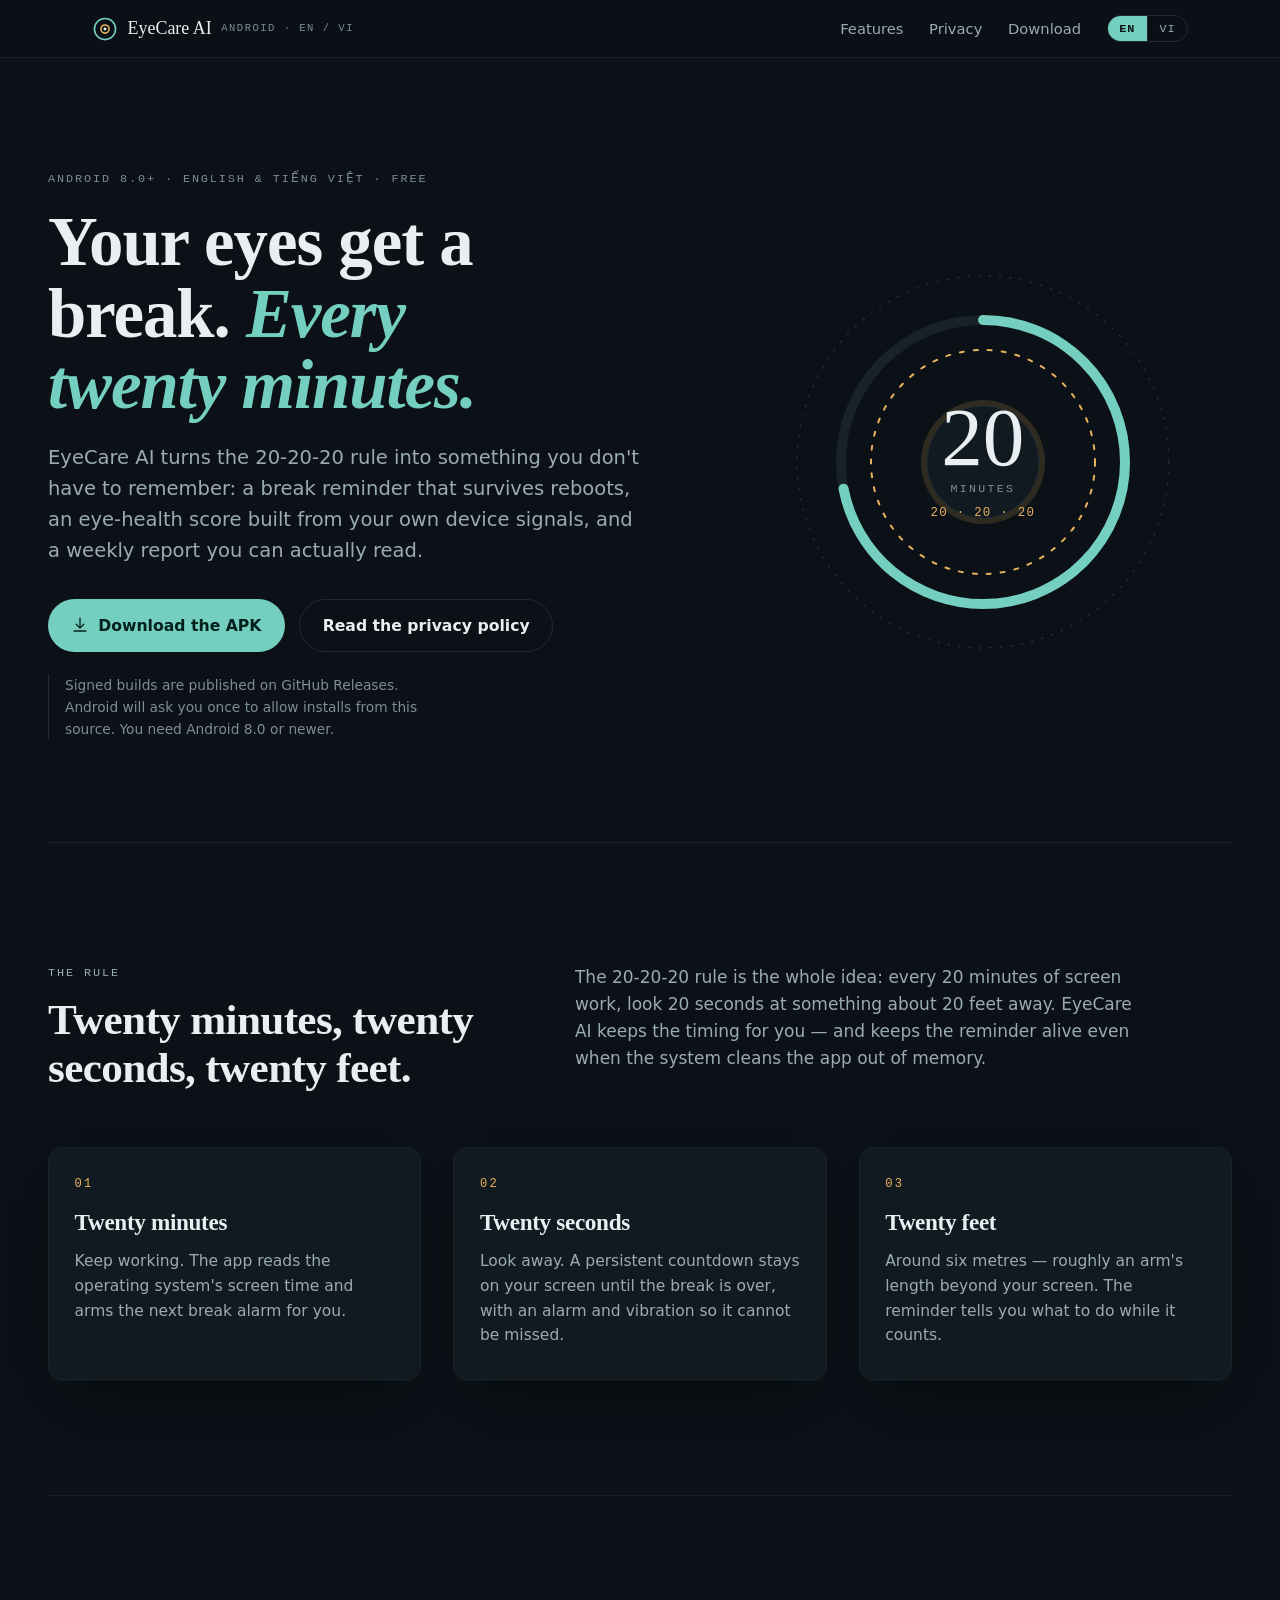
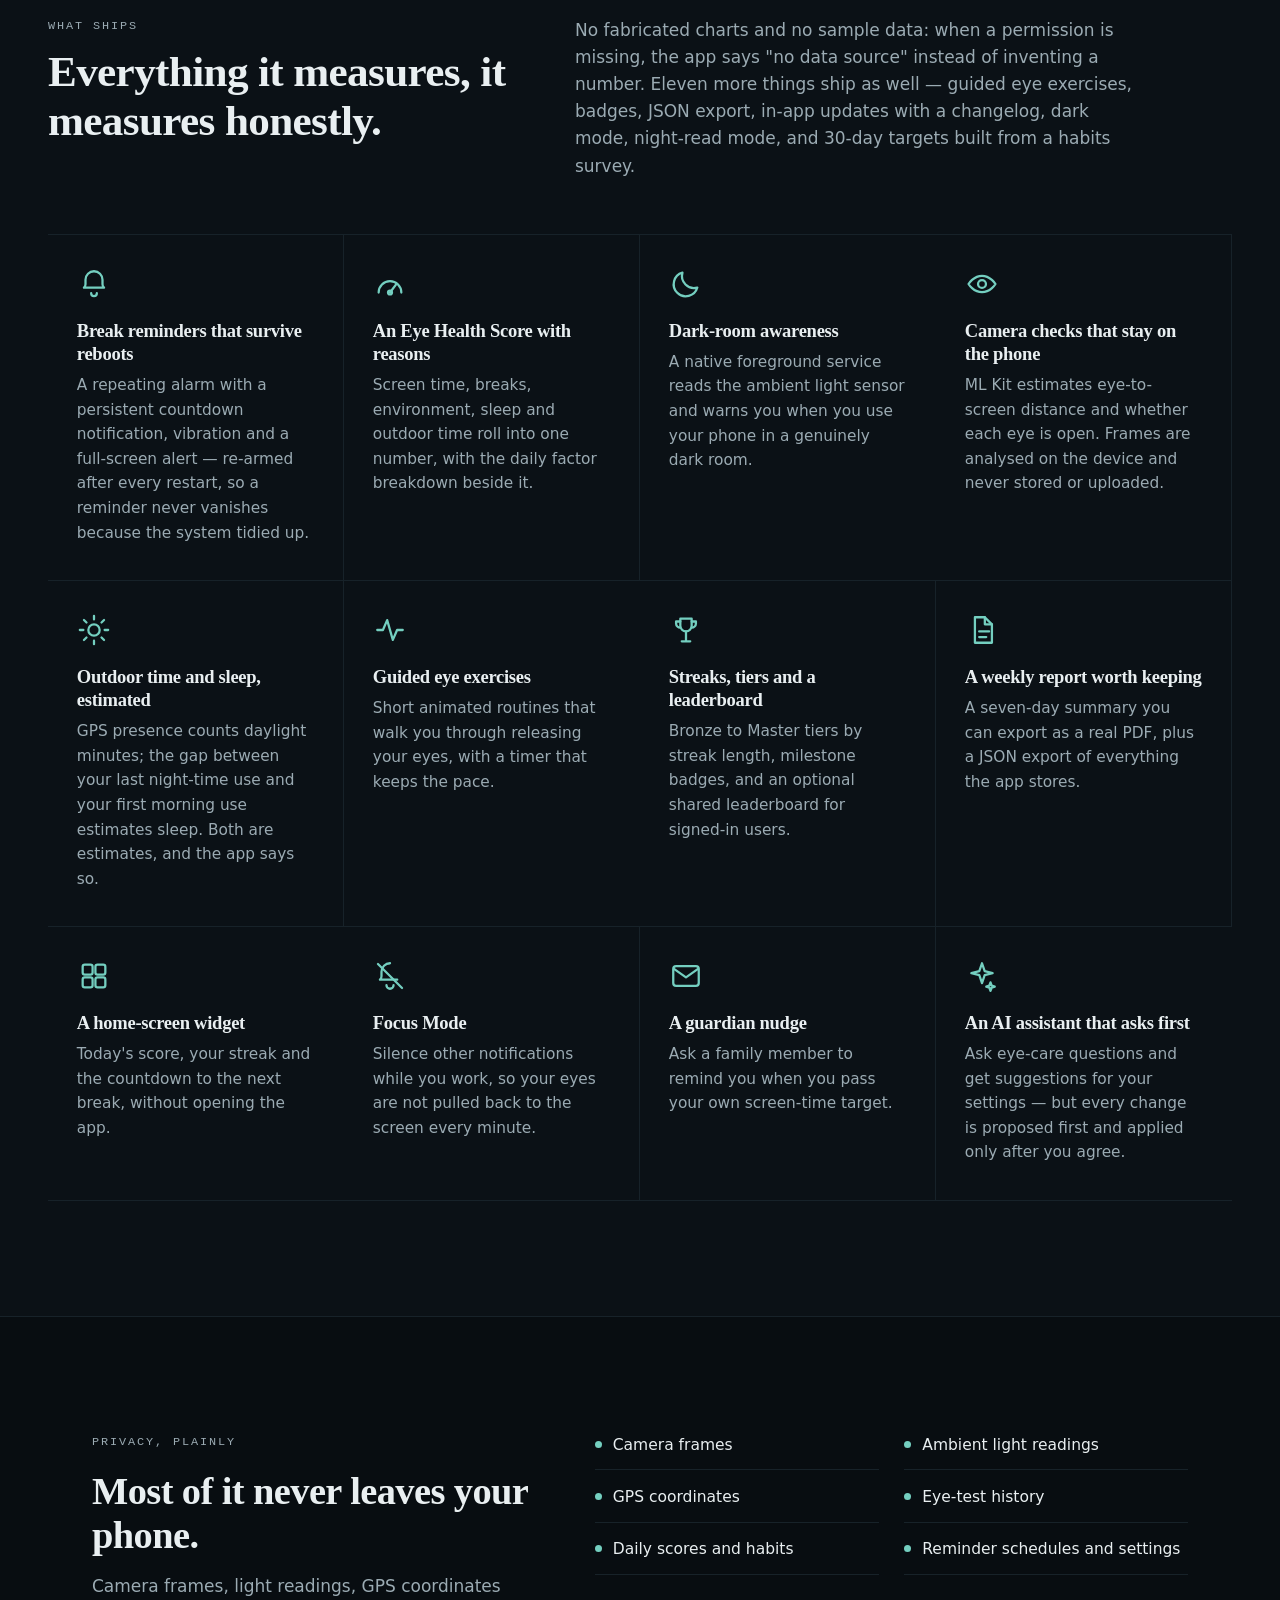
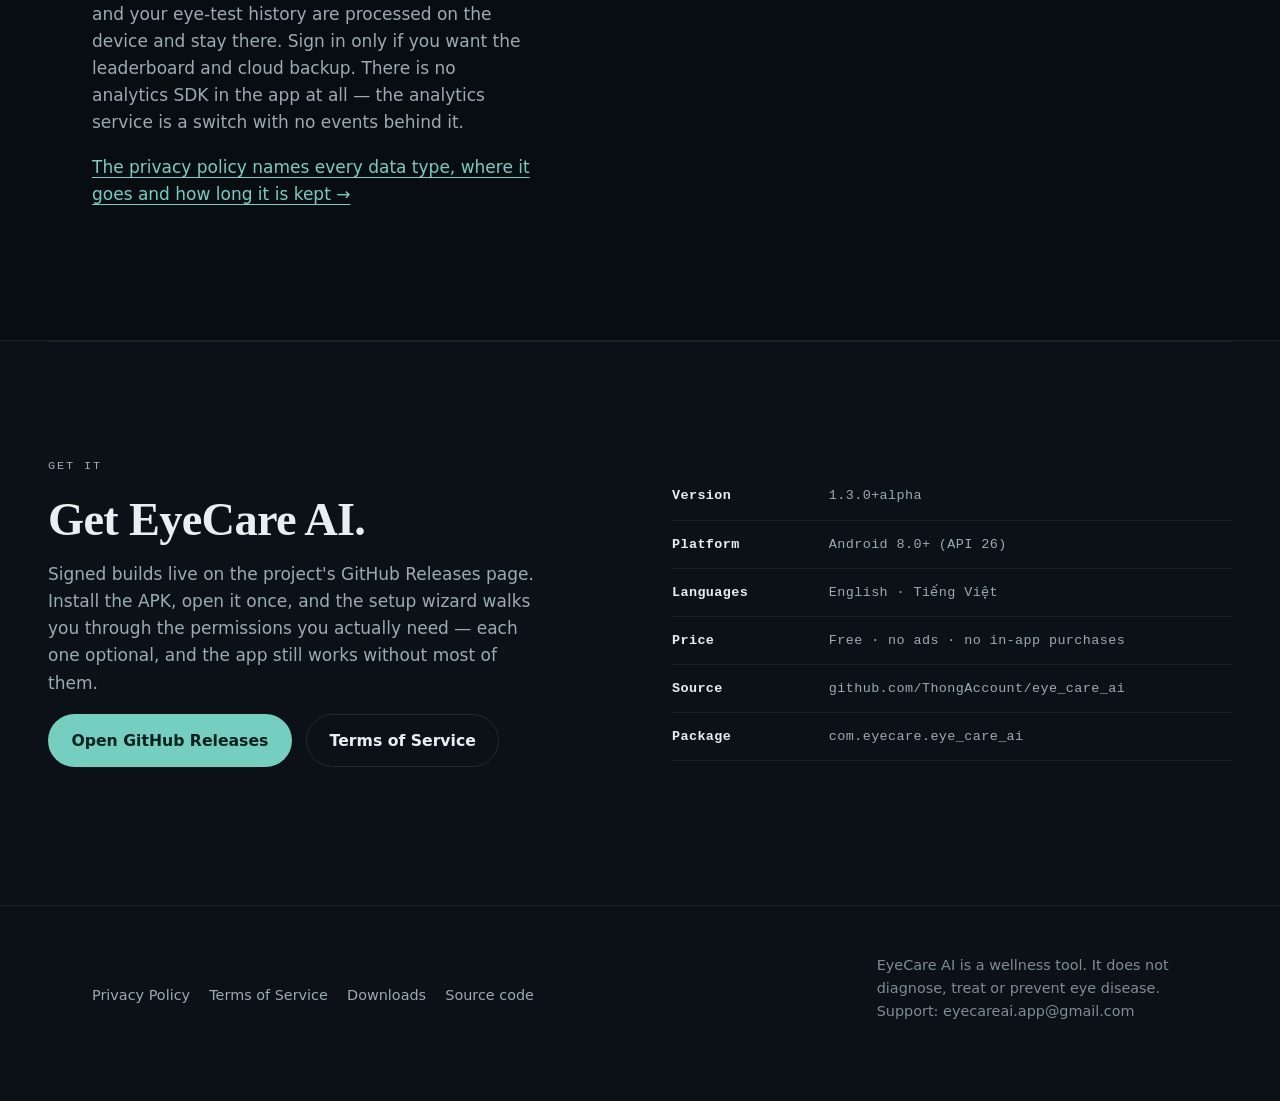
==== index.html @ 855862d9 "docs: publish legal pages and landing site" ====
<!DOCTYPE html>
<html lang="en">
<head>
<meta charset="utf-8">
<meta name="viewport" content="width=device-width, initial-scale=1">
<title>EyeCare AI — break reminders and an eye-health score for Android</title>
<meta name="description" content="EyeCare AI keeps the 20-20-20 rule for you: break reminders that survive reboots, an honest eye-health score, an on-device eye test, weekly PDF reports, streaks and a bilingual English / Tiếng Việt experience.">
<meta property="og:title" content="EyeCare AI — your eyes get a break, every twenty minutes">
<meta property="og:description" content="Break reminders, an eye-health score and an on-device eye test for Android. Free, no ads, English and Tiếng Việt.">
<meta property="og:type" content="website">
<link rel="icon" href="../favicon.png">
<link rel="stylesheet" href="styles.css">
</head>
<body>
<a class="skip-link" href="#main">Skip to content</a>

<header class="masthead">
  <div class="shell">
    <a class="brand" href="index.html">
      <svg viewBox="0 0 32 32" aria-hidden="true" focusable="false">
        <circle cx="16" cy="16" r="13" fill="none" stroke="#74cfc0" stroke-width="2"/>
        <circle cx="16" cy="16" r="5" fill="none" stroke="#e9b25c" stroke-width="2"/>
        <circle cx="16" cy="16" r="1.8" fill="#e9eff1"/>
      </svg>
      <span>EyeCare AI</span>
      <span class="brand-sub" data-lang="en">Android · EN / VI</span>
      <span class="brand-sub" data-lang="vi" lang="vi" hidden>Android · VI / EN</span>
    </a>

    <nav aria-label="Primary">
      <a href="#features" data-lang="en">Features</a>
      <a href="#features" data-lang="vi" lang="vi" hidden>Tính năng</a>
      <a href="#privacy" class="optional" data-lang="en">Privacy</a>
      <a href="#privacy" class="optional" data-lang="vi" lang="vi" hidden>Quyền riêng tư</a>
      <a href="#download" data-lang="en">Download</a>
      <a href="#download" data-lang="vi" lang="vi" hidden>Tải về</a>
      <span class="lang-switch" role="group" aria-label="Language / Ngôn ngữ">
        <button type="button" data-lang-btn="en" aria-pressed="true">EN</button>
        <button type="button" data-lang-btn="vi" aria-pressed="false">VI</button>
      </span>
    </nav>
  </div>
</header>

<main id="main">
  <!-- ============================ HERO ============================ -->
  <section class="hero shell">
    <div>
      <p class="eyebrow" data-lang="en">Android 8.0+ · English & Tiếng Việt · Free</p>
      <p class="eyebrow" data-lang="vi" lang="vi" hidden>Android 8.0+ · Tiếng Anh & Tiếng Việt · Miễn phí</p>

      <h1>
        <span data-lang="en">Your eyes get a break. <span class="accent">Every twenty minutes.</span></span>
        <span data-lang="vi" lang="vi" hidden>Mắt bạn được nghỉ. <span class="accent">Cứ mỗi hai mươi phút.</span></span>
      </h1>

      <p class="lede" data-lang="en">
        EyeCare AI turns the 20-20-20 rule into something you don't have to remember: a break
        reminder that survives reboots, an eye-health score built from your own device signals,
        and a weekly report you can actually read.
      </p>
      <p class="lede" data-lang="vi" lang="vi" hidden>
        EyeCare AI biến quy tắc 20-20-20 thành thứ bạn không cần phải nhớ: lời nhắc nghỉ mắt
        vẫn còn hiệu lực sau khi máy khởi động lại, điểm sức khỏe mắt dựng từ dữ liệu chính
        chiếc điện thoại của bạn, và báo cáo tuần dễ đọc.
      </p>

      <div class="actions">
        <a class="btn btn-primary" href="https://github.com/ThongAccount/eye_care_ai/releases">
          <svg viewBox="0 0 24 24" fill="none" stroke="currentColor" stroke-width="1.8" stroke-linecap="round" stroke-linejoin="round" aria-hidden="true" focusable="false">
            <path d="M12 3v12"/><path d="M7 11l5 5 5-5"/><path d="M4 20h16"/>
          </svg>
          <span data-lang="en">Download the APK</span>
          <span data-lang="vi" lang="vi" hidden>Tải APK</span>
        </a>
        <a class="btn btn-ghost" href="../legal/privacy.html">
          <span data-lang="en">Read the privacy policy</span>
          <span data-lang="vi" lang="vi" hidden>Đọc chính sách quyền riêng tư</span>
        </a>
      </div>

      <p class="install-note" data-lang="en">
        Signed builds are published on GitHub Releases. Android will ask you once to allow
        installs from this source. You need Android 8.0 or newer.
      </p>
      <p class="install-note" data-lang="vi" lang="vi" hidden>
        Bản build có chữ ký được phát hành trên GitHub Releases. Android sẽ hỏi bạn một lần để
        cho phép cài đặt từ nguồn này. Yêu cầu Android 8.0 trở lên.
      </p>
    </div>

    <div class="dial" role="img"
         data-aria-en="The 20-20-20 rule: every 20 minutes, look 20 seconds at something about 20 feet away."
         data-aria-vi="Quy tắc 20-20-20: cứ mỗi 20 phút, hãy nhìn 20 giây vào một thứ cách bạn khoảng 20 feet.">
      <svg viewBox="0 0 400 400" aria-hidden="true" focusable="false">
        <circle class="dial-ring-outer" cx="200" cy="200" r="186"/>
        <circle class="dial-ring-track" cx="200" cy="200" r="142"/>
        <circle class="dial-ring-fill" cx="200" cy="200" r="142" stroke-dasharray="642 892"/>
        <circle class="dial-orbit" cx="200" cy="200" r="112"/>
        <circle class="dial-glow" cx="200" cy="200" r="62"/>
        <circle class="dial-core" cx="200" cy="200" r="56"/>
      </svg>
      <div class="dial-label">
        <span class="big">20</span>
        <span class="small" data-lang="en">minutes</span>
        <span class="small" data-lang="vi" lang="vi" hidden>phút</span>
        <span class="rule" data-lang="en">20 · 20 · 20</span>
        <span class="rule" data-lang="vi" lang="vi" hidden>20 · 20 · 20</span>
      </div>
    </div>
  </section>

  <!-- ============================ THE RULE ============================ -->
  <section class="section shell" aria-labelledby="rule-heading">
    <div class="section-head">
      <div>
        <p class="eyebrow" data-lang="en">The rule</p>
        <p class="eyebrow" data-lang="vi" lang="vi" hidden>Quy tắc</p>
        <h2 id="rule-heading" data-lang="en">Twenty minutes, twenty seconds, twenty feet.</h2>
        <h2 id="rule-heading-vi" data-lang="vi" lang="vi" hidden>Hai mươi phút, hai mươi giây, hai mươi feet.</h2>
      </div>
      <p data-lang="en">
        The 20-20-20 rule is the whole idea: every 20 minutes of screen work, look 20 seconds at
        something about 20 feet away. EyeCare AI keeps the timing for you — and keeps the reminder
        alive even when the system cleans the app out of memory.
      </p>
      <p data-lang="vi" lang="vi" hidden>
        Quy tắc 20-20-20 là toàn bộ ý tưởng: cứ mỗi 20 phút làm việc với màn hình, hãy nhìn 20
        giây vào một thứ cách bạn khoảng 20 feet. EyeCare AI giữ nhịp giờ thay bạn — và giữ lời
        nhắc sống ngay cả khi hệ thống dọn ứng dụng khỏi bộ nhớ.
      </p>
    </div>

    <div class="rule-grid">
      <article class="rule-card">
        <p class="num">01</p>
        <h3 data-lang="en">Twenty minutes</h3>
        <h3 data-lang="vi" lang="vi" hidden>Hai mươi phút</h3>
        <p data-lang="en">
          Keep working. The app reads the operating system's screen time and arms the next break
          alarm for you.
        </p>
        <p data-lang="vi" lang="vi" hidden>
          Cứ tiếp tục làm việc. Ứng dụng đọc thời gian màn hình từ hệ điều hành và tự hẹn lần
          nghỉ mắt tiếp theo.
        </p>
      </article>

      <article class="rule-card">
        <p class="num">02</p>
        <h3 data-lang="en">Twenty seconds</h3>
        <h3 data-lang="vi" lang="vi" hidden>Hai mươi giây</h3>
        <p data-lang="en">
          Look away. A persistent countdown stays on your screen until the break is over, with an
          alarm and vibration so it cannot be missed.
        </p>
        <p data-lang="vi" lang="vi" hidden>
          Hãy nhìn đi chỗ khác. Một bộ đếm ngược ghim trên màn hình chạy đến khi hết giờ nghỉ,
          kèm chuông và rung để không thể bỏ lỡ.
        </p>
      </article>

      <article class="rule-card">
        <p class="num">03</p>
        <h3 data-lang="en">Twenty feet</h3>
        <h3 data-lang="vi" lang="vi" hidden>Hai mươi feet</h3>
        <p data-lang="en">
          Around six metres — roughly an arm's length beyond your screen. The reminder tells you
          what to do while it counts.
        </p>
        <p data-lang="vi" lang="vi" hidden>
          Khoảng sáu mét — đại khái một cánh tay vượt ra ngoài màn hình. Lời nhắc nói cho bạn biết
          cần làm gì trong lúc đếm.
        </p>
      </article>
    </div>
  </section>

  <!-- ============================ FEATURES ============================ -->
  <section class="section shell" id="features" aria-labelledby="features-heading">
    <div class="section-head">
      <div>
        <p class="eyebrow" data-lang="en">What ships</p>
        <p class="eyebrow" data-lang="vi" lang="vi" hidden>Có sẵn trong app</p>
        <h2 id="features-heading" data-lang="en">Everything it measures, it measures honestly.</h2>
        <h2 id="features-heading-vi" data-lang="vi" lang="vi" hidden>Điều nó đo đều được đo trung thực.</h2>
      </div>
      <p data-lang="en">
        No fabricated charts and no sample data: when a permission is missing, the app says "no
        data source" instead of inventing a number. Eleven more things ship as well — guided eye
        exercises, badges, JSON export, in-app updates with a changelog, dark mode, night-read
        mode, and 30-day targets built from a habits survey.
      </p>
      <p data-lang="vi" lang="vi" hidden>
        Không biểu đồ bịa, không số liệu mẫu: khi thiếu quyền, ứng dụng ghi rõ “chưa có nguồn dữ
        liệu” thay vì bịa một con số. Mười một tính năng nữa cũng có mặt — bài tập thư giãn mắt có
        hướng dẫn, huy hiệu, xuất JSON, cập nhật trong app kèm changelog, chế độ tối, chế độ đọc
        ban đêm, và mục tiêu 30 ngày sinh ra từ khảo sát thói quen.
      </p>
    </div>

    <div class="feature-grid">
      <article class="feature">
        <svg class="feature-icon" viewBox="0 0 24 24" fill="none" stroke="currentColor" stroke-width="1.6" stroke-linecap="round" stroke-linejoin="round" aria-hidden="true" focusable="false">
          <path d="M12 3a6 6 0 0 0-6 6v3.2c0 .9-.4 1.8-1.1 2.4h14.2c-.7-.6-1.1-1.5-1.1-2.4V9a6 6 0 0 0-6-6z"/><path d="M10 18.5a2 2 0 0 0 4 0"/>
        </svg>
        <h3 data-lang="en">Break reminders that survive reboots</h3>
        <h3 data-lang="vi" lang="vi" hidden>Nhắc nghỉ mắt sống dai sau khi khởi động lại</h3>
        <p data-lang="en">
          A repeating alarm with a persistent countdown notification, vibration and a full-screen
          alert — re-armed after every restart, so a reminder never vanishes because the system
          tidied up.
        </p>
        <p data-lang="vi" lang="vi" hidden>
          Báo thức lặp lại kèm thông báo đếm ngược ghim, rung và cảnh báo toàn màn hình — được hẹn
          lại sau mỗi lần khởi động, nên lời nhắc không bao giờ biến mất vì hệ thống dọn dẹp.
        </p>
      </article>

      <article class="feature">
        <svg class="feature-icon" viewBox="0 0 24 24" fill="none" stroke="currentColor" stroke-width="1.6" stroke-linecap="round" stroke-linejoin="round" aria-hidden="true" focusable="false">
          <path d="M4 18a8 8 0 1 1 16 0"/><path d="M12 18l4.2-5.6"/><circle cx="12" cy="18" r="1.4"/>
        </svg>
        <h3 data-lang="en">An Eye Health Score with reasons</h3>
        <h3 data-lang="vi" lang="vi" hidden>Điểm sức khỏe mắt có lý do</h3>
        <p data-lang="en">
          Screen time, breaks, environment, sleep and outdoor time roll into one number, with the
          daily factor breakdown beside it.
        </p>
        <p data-lang="vi" lang="vi" hidden>
          Thời gian màn hình, lần nghỉ, môi trường, giấc ngủ và thời gian ngoài trời gộp thành một
          con số, kèm chi tiết từng yếu tố trong ngày.
        </p>
      </article>

      <article class="feature">
        <svg class="feature-icon" viewBox="0 0 24 24" fill="none" stroke="currentColor" stroke-width="1.6" stroke-linecap="round" stroke-linejoin="round" aria-hidden="true" focusable="false">
          <path d="M20 14.5A8.5 8.5 0 0 1 9.5 4a8.5 8.5 0 1 0 10.5 10.5z"/>
        </svg>
        <h3 data-lang="en">Dark-room awareness</h3>
        <h3 data-lang="vi" lang="vi" hidden>Cảnh báo dùng máy trong bóng tối</h3>
        <p data-lang="en">
          A native foreground service reads the ambient light sensor and warns you when you use
          your phone in a genuinely dark room.
        </p>
        <p data-lang="vi" lang="vi" hidden>
          Một dịch vụ nền gốc đọc cảm biến ánh sáng và cảnh báo khi bạn dùng máy trong phòng thực
          sự tối.
        </p>
      </article>

      <article class="feature">
        <svg class="feature-icon" viewBox="0 0 24 24" fill="none" stroke="currentColor" stroke-width="1.6" stroke-linecap="round" stroke-linejoin="round" aria-hidden="true" focusable="false">
          <path d="M2.5 12S6 6.2 12 6.2 21.5 12 21.5 12 18 17.8 12 17.8 2.5 12 2.5 12z"/><circle cx="12" cy="12" r="2.8"/>
        </svg>
        <h3 data-lang="en">Camera checks that stay on the phone</h3>
        <h3 data-lang="vi" lang="vi" hidden>Kiểm tra bằng camera, không rời máy</h3>
        <p data-lang="en">
          ML Kit estimates eye-to-screen distance and whether each eye is open. Frames are analysed
          on the device and never stored or uploaded.
        </p>
        <p data-lang="vi" lang="vi" hidden>
          ML Kit ước lượng khoảng cách mắt–màn hình và trạng thái mở mắt từng bên. Khung hình được
          phân tích ngay trên máy, không lưu, không tải lên.
        </p>
      </article>

      <article class="feature">
        <svg class="feature-icon" viewBox="0 0 24 24" fill="none" stroke="currentColor" stroke-width="1.6" stroke-linecap="round" stroke-linejoin="round" aria-hidden="true" focusable="false">
          <circle cx="12" cy="12" r="4"/><path d="M12 2v2.5M12 19.5V22M2 12h2.5M19.5 12H22M4.9 4.9l1.8 1.8M17.3 17.3l1.8 1.8M19.1 4.9l-1.8 1.8M6.7 17.3l-1.8 1.8"/>
        </svg>
        <h3 data-lang="en">Outdoor time and sleep, estimated</h3>
        <h3 data-lang="vi" lang="vi" hidden>Ngoài trời và giấc ngủ, ước lượng</h3>
        <p data-lang="en">
          GPS presence counts daylight minutes; the gap between your last night-time use and your
          first morning use estimates sleep. Both are estimates, and the app says so.
        </p>
        <p data-lang="vi" lang="vi" hidden>
          Tín hiệu GPS đếm số phút dưới ánh sáng ban ngày; khoảng cách giữa lần dùng cuối trước khi
          ngủ và lần đầu buổi sáng ước lượng giấc ngủ. Cả hai đều là ước lượng, và ứng dụng nói rõ
          điều đó.
        </p>
      </article>

      <article class="feature">
        <svg class="feature-icon" viewBox="0 0 24 24" fill="none" stroke="currentColor" stroke-width="1.6" stroke-linecap="round" stroke-linejoin="round" aria-hidden="true" focusable="false">
          <path d="M3 12h4l3-7 4 14 3-7h4"/>
        </svg>
        <h3 data-lang="en">Guided eye exercises</h3>
        <h3 data-lang="vi" lang="vi" hidden>Bài tập thư giãn mắt</h3>
        <p data-lang="en">
          Short animated routines that walk you through releasing your eyes, with a timer that keeps
          the pace.
        </p>
        <p data-lang="vi" lang="vi" hidden>
          Các bài tập ngắn có hướng dẫn động hoạt hình dẫn dắt bạn thả lỏng mắt, kèm bộ đếm giữ
          nhịp.
        </p>
      </article>

      <article class="feature">
        <svg class="feature-icon" viewBox="0 0 24 24" fill="none" stroke="currentColor" stroke-width="1.6" stroke-linecap="round" stroke-linejoin="round" aria-hidden="true" focusable="false">
          <path d="M8 4h8v5a4 4 0 0 1-8 0V4z"/><path d="M8 6H5v1.5A3 3 0 0 0 8 10.4M16 6h3v1.5a3 3 0 0 1-3 2.9"/><path d="M12 13v6M9 20h6"/>
        </svg>
        <h3 data-lang="en">Streaks, tiers and a leaderboard</h3>
        <h3 data-lang="vi" lang="vi" hidden>Chuỗi ngày, hạng bậc và bảng xếp hạng</h3>
        <p data-lang="en">
          Bronze to Master tiers by streak length, milestone badges, and an optional shared
          leaderboard for signed-in users.
        </p>
        <p data-lang="vi" lang="vi" hidden>
          Hạng từ Bronze đến Master theo độ dài chuỗi ngày, huy hiệu cột mốc, và bảng xếp hạng chia
          sẻ tùy chọn cho người đã đăng nhập.
        </p>
      </article>

      <article class="feature">
        <svg class="feature-icon" viewBox="0 0 24 24" fill="none" stroke="currentColor" stroke-width="1.6" stroke-linecap="round" stroke-linejoin="round" aria-hidden="true" focusable="false">
          <path d="M7 3h7l5 5v13H7z"/><path d="M14 3v5h5"/><path d="M10 13h7M10 17h5"/>
        </svg>
        <h3 data-lang="en">A weekly report worth keeping</h3>
        <h3 data-lang="vi" lang="vi" hidden>Báo cáo tuần đáng giữ lại</h3>
        <p data-lang="en">
          A seven-day summary you can export as a real PDF, plus a JSON export of everything the
          app stores.
        </p>
        <p data-lang="vi" lang="vi" hidden>
          Bản tóm tắt bảy ngày xuất được thành PDF thật, cùng bản xuất JSON toàn bộ dữ liệu ứng
          dụng lưu.
        </p>
      </article>

      <article class="feature">
        <svg class="feature-icon" viewBox="0 0 24 24" fill="none" stroke="currentColor" stroke-width="1.6" stroke-linecap="round" stroke-linejoin="round" aria-hidden="true" focusable="false">
          <rect x="4" y="4" width="7" height="7" rx="1.5"/><rect x="13" y="4" width="7" height="7" rx="1.5"/><rect x="4" y="13" width="7" height="7" rx="1.5"/><rect x="13" y="13" width="7" height="7" rx="1.5"/>
        </svg>
        <h3 data-lang="en">A home-screen widget</h3>
        <h3 data-lang="vi" lang="vi" hidden>Widget trên màn hình chính</h3>
        <p data-lang="en">
          Today's score, your streak and the countdown to the next break, without opening the app.
        </p>
        <p data-lang="vi" lang="vi" hidden>
          Điểm hôm nay, chuỗi ngày của bạn và đồng hồ đếm ngược tới lần nghỉ tiếp theo, không cần mở
          app.
        </p>
      </article>

      <article class="feature">
        <svg class="feature-icon" viewBox="0 0 24 24" fill="none" stroke="currentColor" stroke-width="1.6" stroke-linecap="round" stroke-linejoin="round" aria-hidden="true" focusable="false">
          <path d="M12 3a6 6 0 0 0-6 6v3.2c0 .9-.4 1.8-1.1 2.4h12.2"/><path d="M9.5 18.5a2.5 2.5 0 0 0 5 0"/><path d="M3.5 3.5l17 17"/>
        </svg>
        <h3 data-lang="en">Focus Mode</h3>
        <h3 data-lang="vi" lang="vi" hidden>Chế độ Tập trung</h3>
        <p data-lang="en">
          Silence other notifications while you work, so your eyes are not pulled back to the screen
          every minute.
        </p>
        <p data-lang="vi" lang="vi" hidden>
          Chặn thông báo ứng dụng khác khi bạn làm việc, để mắt không bị kéo lại màn hình mỗi phút.
        </p>
      </article>

      <article class="feature">
        <svg class="feature-icon" viewBox="0 0 24 24" fill="none" stroke="currentColor" stroke-width="1.6" stroke-linecap="round" stroke-linejoin="round" aria-hidden="true" focusable="false">
          <rect x="3" y="5" width="18" height="14" rx="2"/><path d="M3.5 7l8.5 6 8.5-6"/>
        </svg>
        <h3 data-lang="en">A guardian nudge</h3>
        <h3 data-lang="vi" lang="vi" hidden>Nhắc từ người bảo hộ</h3>
        <p data-lang="en">
          Ask a family member to remind you when you pass your own screen-time target.
        </p>
        <p data-lang="vi" lang="vi" hidden>
          Nhờ người thân nhắc bạn khi bạn vượt quá mục tiêu thời gian màn hình do chính bạn đặt.
        </p>
      </article>

      <article class="feature">
        <svg class="feature-icon" viewBox="0 0 24 24" fill="none" stroke="currentColor" stroke-width="1.6" stroke-linecap="round" stroke-linejoin="round" aria-hidden="true" focusable="false">
          <path d="M12 3l1.9 5.6L19.5 10l-5.6 1.4L12 17l-1.9-5.6L4.5 10l5.6-1.4z"/><path d="M18 16.5l.8 2.2 2.2.8-2.2.8-.8 2.2-.8-2.2-2.2-.8 2.2-.8z"/>
        </svg>
        <h3 data-lang="en">An AI assistant that asks first</h3>
        <h3 data-lang="vi" lang="vi" hidden>Trợ lý AI hỏi trước khi làm</h3>
        <p data-lang="en">
          Ask eye-care questions and get suggestions for your settings — but every change is
          proposed first and applied only after you agree.
        </p>
        <p data-lang="vi" lang="vi" hidden>
          Hỏi các câu về sức khỏe mắt và nhận gợi ý cho cài đặt của bạn — nhưng mọi thay đổi đều
          được đề xuất trước và chỉ áp dụng khi bạn đồng ý.
        </p>
      </article>
    </div>
  </section>

  <!-- ============================ PRIVACY BAND ============================ -->
  <section class="band" id="privacy" aria-labelledby="privacy-heading">
    <div class="shell band-grid">
      <div>
        <p class="eyebrow" data-lang="en">Privacy, plainly</p>
        <p class="eyebrow" data-lang="vi" lang="vi" hidden>Quyền riêng tư, nói thẳng</p>
        <h2 id="privacy-heading" data-lang="en">Most of it never leaves your phone.</h2>
        <h2 id="privacy-heading-vi" data-lang="vi" lang="vi" hidden>Phần lớn dữ liệu không rời khỏi máy bạn.</h2>
        <p data-lang="en">
          Camera frames, light readings, GPS coordinates and your eye-test history are processed on
          the device and stay there. Sign in only if you want the leaderboard and cloud backup.
          There is no analytics SDK in the app at all — the analytics service is a switch with no
          events behind it.
        </p>
        <p data-lang="vi" lang="vi" hidden>
          Khung hình camera, dữ liệu ánh sáng, tọa độ GPS và lịch sử kiểm tra mắt của bạn được xử lý
          ngay trên máy và nằm lại đó. Chỉ đăng nhập khi bạn muốn dùng bảng xếp hạng và sao lưu đám
          mây. Ứng dụng không cài bất kỳ SDK phân tích nào — dịch vụ analytics chỉ là một công tắc mà
          chưa có sự kiện nào chạy qua.
        </p>
        <p>
          <a href="../legal/privacy.html" data-lang="en">The privacy policy names every data type, where it goes and how long it is kept →</a>
          <a href="../legal/privacy.html" data-lang="vi" lang="vi" hidden>Chính sách quyền riêng tư nêu rõ từng loại dữ liệu, đi đâu và giữ bao lâu →</a>
        </p>
      </div>

      <ul class="stay-list">
        <li data-lang="en">Camera frames</li>
        <li data-lang="vi" lang="vi" hidden>Khung hình camera</li>
        <li data-lang="en">Ambient light readings</li>
        <li data-lang="vi" lang="vi" hidden>Dữ liệu ánh sáng môi trường</li>
        <li data-lang="en">GPS coordinates</li>
        <li data-lang="vi" lang="vi" hidden>Tọa độ GPS</li>
        <li data-lang="en">Eye-test history</li>
        <li data-lang="vi" lang="vi" hidden>Lịch sử kiểm tra mắt</li>
        <li data-lang="en">Daily scores and habits</li>
        <li data-lang="vi" lang="vi" hidden>Điểm số và thói quen hằng ngày</li>
        <li data-lang="en">Reminder schedules and settings</li>
        <li data-lang="vi" lang="vi" hidden>Lịch nhắc và cài đặt</li>
      </ul>
    </div>
  </section>

  <!-- ============================ DOWNLOAD ============================ -->
  <section class="section shell" id="download" aria-labelledby="download-heading">
    <div class="download">
      <div>
        <p class="eyebrow" data-lang="en">Get it</p>
        <p class="eyebrow" data-lang="vi" lang="vi" hidden>Tải về</p>
        <h2 id="download-heading" data-lang="en">Get EyeCare AI.</h2>
        <h2 id="download-heading-vi" data-lang="vi" lang="vi" hidden>Tải EyeCare AI.</h2>
        <p data-lang="en">
          Signed builds live on the project's GitHub Releases page. Install the APK, open it once,
          and the setup wizard walks you through the permissions you actually need — each one
          optional, and the app still works without most of them.
        </p>
        <p data-lang="vi" lang="vi" hidden>
          Bản build có chữ ký nằm trên trang GitHub Releases của dự án. Cài APK, mở lần đầu, và trình
          hướng dẫn sẽ đưa bạn qua đúng những quyền bạn thật sự cần — mỗi quyền đều tùy chọn, và
          ứng dụng vẫn chạy được khi thiếu phần lớn trong số đó.
        </p>
        <div class="actions">
          <a class="btn btn-primary" href="https://github.com/ThongAccount/eye_care_ai/releases">
            <span data-lang="en">Open GitHub Releases</span>
            <span data-lang="vi" lang="vi" hidden>Mở GitHub Releases</span>
          </a>
          <a class="btn btn-ghost" href="../legal/terms.html">
            <span data-lang="en">Terms of Service</span>
            <span data-lang="vi" lang="vi" hidden>Điều khoản sử dụng</span>
          </a>
        </div>
      </div>

      <ul class="facts">
        <li><strong data-lang="en">Version</strong><strong data-lang="vi" lang="vi" hidden>Phiên bản</strong><span>1.3.0+alpha</span></li>
        <li><strong data-lang="en">Platform</strong><strong data-lang="vi" lang="vi" hidden>Nền tảng</strong><span>Android 8.0+ (API 26)</span></li>
        <li><strong data-lang="en">Languages</strong><strong data-lang="vi" lang="vi" hidden>Ngôn ngữ</strong><span>English · Tiếng Việt</span></li>
        <li><strong data-lang="en">Price</strong><strong data-lang="vi" lang="vi" hidden>Giá</strong><span data-lang="en">Free · no ads · no in-app purchases</span><span data-lang="vi" lang="vi" hidden>Miễn phí · không quảng cáo · không mua trong app</span></li>
        <li><strong data-lang="en">Source</strong><strong data-lang="vi" lang="vi" hidden>Mã nguồn</strong><span>github.com/ThongAccount/eye_care_ai</span></li>
        <li><strong data-lang="en">Package</strong><strong data-lang="vi" lang="vi" hidden>Gói</strong><span>com.eyecare.eye_care_ai</span></li>
      </ul>
    </div>
  </section>
</main>

<footer class="site-foot">
  <div class="shell">
    <nav aria-label="Footer">
      <a href="../legal/privacy.html" data-lang="en">Privacy Policy</a>
      <a href="../legal/privacy.html" data-lang="vi" lang="vi" hidden>Chính sách quyền riêng tư</a>
      <a href="../legal/terms.html" data-lang="en">Terms of Service</a>
      <a href="../legal/terms.html" data-lang="vi" lang="vi" hidden>Điều khoản sử dụng</a>
      <a href="https://github.com/ThongAccount/eye_care_ai/releases" data-lang="en">Downloads</a>
      <a href="https://github.com/ThongAccount/eye_care_ai/releases" data-lang="vi" lang="vi" hidden>Tải về</a>
      <a href="https://github.com/ThongAccount/eye_care_ai" data-lang="en">Source code</a>
      <a href="https://github.com/ThongAccount/eye_care_ai" data-lang="vi" lang="vi" hidden>Mã nguồn</a>
    </nav>
    <p class="legal-note" data-lang="en">
      EyeCare AI is a wellness tool. It does not diagnose, treat or prevent eye disease.
      Support: eyecareai.app@gmail.com
    </p>
    <p class="legal-note" data-lang="vi" lang="vi" hidden>
      EyeCare AI là công cụ chăm sóc sức khỏe. Ứng dụng không chẩn đoán, không điều trị và không ngăn
      ngừa bệnh về mắt. Hỗ trợ: eyecareai.app@gmail.com
    </p>
  </div>
</footer>

<script>
  (function () {
    var root = document.documentElement;

    function apply(lang) {
      var blocks = document.querySelectorAll('[data-lang]');
      for (var i = 0; i < blocks.length; i++) {
        blocks[i].hidden = blocks[i].getAttribute('data-lang') !== lang;
      }
      var buttons = document.querySelectorAll('[data-lang-btn]');
      for (var j = 0; j < buttons.length; j++) {
        buttons[j].setAttribute('aria-pressed', buttons[j].getAttribute('data-lang-btn') === lang ? 'true' : 'false');
      }
      var labelled = document.querySelectorAll('[data-aria-en]');
      for (var m = 0; m < labelled.length; m++) {
        labelled[m].setAttribute('aria-label', labelled[m].getAttribute(lang === 'vi' ? 'data-aria-vi' : 'data-aria-en'));
      }
      root.setAttribute('lang', lang);
    }

    var buttons = document.querySelectorAll('[data-lang-btn]');
    for (var k = 0; k < buttons.length; k++) {
      buttons[k].addEventListener('click', function (event) {
        apply(event.currentTarget.getAttribute('data-lang-btn'));
      });
    }

    var preferred = (navigator.language || 'en').toLowerCase().indexOf('vi') === 0 ? 'vi' : 'en';
    apply(preferred);
  })();
</script>
</body>
</html>
---- styles.css ----
/* ==========================================================================
   EyeCare AI — landing page styles
   Direction: "dim room". A single dark theme, on purpose: the product is
   about reducing screen strain, and a glaring white page would argue
   against it. One accent (seafoam) for the app's own voice, one warm lamp
   amber for the break moment. No webfonts, no CDN, no build step.
   ========================================================================== */

:root {
  --night: #0b1116;
  --night-raised: #111a20;
  --night-deep: #080d11;
  --line: #1f2c34;
  --line-soft: #172229;
  --paper: #e9eff1;
  --muted: #9babb3;
  --muted-dim: #7d8d95;
  --seafoam: #74cfc0;
  --seafoam-deep: #2f7d73;
  --lamp: #e9b25c;
  --shadow: 0 1px 0 rgba(255, 255, 255, 0.03), 0 24px 48px -32px rgba(0, 0, 0, 0.9);

  --shell: 74rem;
  --measure: 62ch;

  --font-display: "Iowan Old Style", "Palatino Linotype", Palatino, Georgia, "Times New Roman", serif;
  --font-body: system-ui, -apple-system, "Segoe UI", Roboto, "Helvetica Neue", Arial, sans-serif;
  --font-mono: ui-monospace, SFMono-Regular, Menlo, Consolas, "Liberation Mono", monospace;

  --step: clamp(4rem, 9vw, 7.5rem);
}

*, *::before, *::after { box-sizing: border-box; }

[hidden] { display: none !important; }

html { scroll-behavior: smooth; }

body {
  margin: 0;
  background: var(--night);
  color: var(--paper);
  font-family: var(--font-body);
  font-size: 17px;
  line-height: 1.6;
  color-scheme: dark;
  -webkit-text-size-adjust: 100%;
  overflow-x: hidden;
}

/* The room light: a single soft glow behind the fold. */
body::before {
  content: "";
  position: fixed;
  inset: -30vh -20vw auto -20vw;
  height: 80vh;
  background: radial-gradient(60% 60% at 50% 0%, rgba(116, 207, 192, 0.13), transparent 70%);
  pointer-events: none;
  z-index: 0;
}

h1, h2, h3 { font-family: var(--font-display); font-weight: 600; letter-spacing: -0.015em; }
p { margin: 0 0 1em; }
a { color: var(--seafoam); text-underline-offset: 4px; }
a:hover { color: #a2e4d9; }

:focus-visible {
  outline: 3px solid var(--lamp);
  outline-offset: 3px;
  border-radius: 4px;
}

.shell {
  max-width: var(--shell);
  margin: 0 auto;
  padding: 0 clamp(1.25rem, 4vw, 2.75rem);
  position: relative;
  z-index: 1;
}

.skip-link {
  position: absolute;
  left: -9999px;
  top: 0;
  background: var(--seafoam);
  color: var(--night);
  padding: 12px 18px;
  font-weight: 600;
  z-index: 20;
  border-radius: 0 0 6px 0;
}
.skip-link:focus { left: 0; }

.eyebrow {
  font-family: var(--font-mono);
  font-size: 0.74rem;
  letter-spacing: 0.16em;
  text-transform: uppercase;
  color: var(--muted-dim);
  margin: 0 0 1.1rem;
}

/* ---------- Masthead ---------- */

.masthead {
  position: sticky;
  top: 0;
  z-index: 10;
  background: rgba(11, 17, 22, 0.86);
  backdrop-filter: blur(10px);
  border-bottom: 1px solid var(--line-soft);
}

.masthead .shell {
  display: flex;
  align-items: center;
  gap: 1.5rem;
  padding-top: 0.9rem;
  padding-bottom: 0.9rem;
}

.brand {
  display: inline-flex;
  align-items: center;
  gap: 0.6rem;
  font-family: var(--font-display);
  font-size: 1.12rem;
  color: var(--paper);
  text-decoration: none;
  margin-right: auto;
}
.brand svg { width: 26px; height: 26px; display: block; }
.brand .brand-sub {
  font-family: var(--font-mono);
  font-size: 0.66rem;
  letter-spacing: 0.14em;
  text-transform: uppercase;
  color: var(--muted-dim);
}

.masthead nav {
  display: flex;
  align-items: center;
  gap: clamp(0.9rem, 2vw, 1.8rem);
  font-size: 0.92rem;
}
.masthead nav a { color: var(--muted); text-decoration: none; }
.masthead nav a:hover { color: var(--paper); }

.lang-switch {
  display: inline-flex;
  border: 1px solid var(--line);
  border-radius: 999px;
  overflow: hidden;
}
.lang-switch button {
  appearance: none;
  border: 0;
  background: transparent;
  color: var(--muted);
  font-family: var(--font-mono);
  font-size: 0.74rem;
  letter-spacing: 0.08em;
  padding: 0.34rem 0.72rem;
  cursor: pointer;
}
.lang-switch button + button { border-left: 1px solid var(--line); }
.lang-switch button[aria-pressed="true"] {
  background: var(--seafoam);
  color: var(--night);
  font-weight: 700;
}
.lang-switch button:hover { color: var(--paper); }
.lang-switch button[aria-pressed="true"]:hover { color: var(--night); }

/* ---------- Hero ---------- */

.hero {
  padding: clamp(3.5rem, 9vw, 7rem) 0 clamp(3rem, 7vw, 5.5rem);
  display: grid;
  grid-template-columns: minmax(0, 1.1fr) minmax(0, 0.9fr);
  gap: clamp(2.5rem, 6vw, 5rem);
  align-items: center;
}

.hero h1 {
  font-size: clamp(2.5rem, 6.2vw, 4.3rem);
  line-height: 1.04;
  margin: 0 0 1.25rem;
  max-width: 15ch;
}
.hero h1 .accent { color: var(--seafoam); font-style: italic; }

.hero .lede {
  font-size: clamp(1.05rem, 1.6vw, 1.22rem);
  color: var(--muted);
  max-width: 48ch;
  margin-bottom: 2rem;
}

.actions {
  display: flex;
  flex-wrap: wrap;
  gap: 0.9rem;
  margin-bottom: 1.4rem;
}

.btn {
  display: inline-flex;
  align-items: center;
  gap: 0.55rem;
  padding: 0.82rem 1.4rem;
  border-radius: 999px;
  font-size: 0.98rem;
  font-weight: 600;
  text-decoration: none;
  border: 1px solid transparent;
  transition: transform 140ms ease, background-color 140ms ease, border-color 140ms ease;
}
.btn svg { width: 18px; height: 18px; }
.btn-primary {
  background: var(--seafoam);
  color: #04211d;
}
.btn-primary:hover { background: #8fe0d2; color: #04211d; transform: translateY(-1px); }
.btn-ghost {
  border-color: var(--line);
  color: var(--paper);
  background: transparent;
}
.btn-ghost:hover { border-color: var(--seafoam-deep); color: var(--seafoam); transform: translateY(-1px); }

.install-note {
  font-size: 0.86rem;
  color: var(--muted-dim);
  max-width: 44ch;
  border-left: 1px solid var(--line);
  padding-left: 1rem;
}

/* The dial: the 20-20-20 rule as an object, not a decoration. */
.dial {
  width: min(100%, 25rem);
  margin-inline: auto;
  aspect-ratio: 1;
  position: relative;
}
.dial svg { width: 100%; height: 100%; display: block; overflow: visible; }
.dial-ring-outer {
  stroke: var(--line);
  stroke-width: 1.5;
  stroke-dasharray: 1.5 9;
  stroke-linecap: round;
  fill: none;
}
.dial-ring-track { stroke: var(--line-soft); stroke-width: 10; fill: none; }
.dial-ring-fill {
  stroke: var(--seafoam);
  stroke-width: 10;
  stroke-linecap: round;
  fill: none;
  transform: rotate(-90deg);
  transform-origin: 200px 200px;
}
.dial-orbit {
  stroke: var(--lamp);
  stroke-width: 2;
  stroke-linecap: round;
  fill: none;
  stroke-dasharray: 4 10;
  transform-origin: 200px 200px;
  animation: orbit 48s linear infinite;
}
.dial-core { fill: var(--night-raised); stroke: var(--line); stroke-width: 1; }
.dial-glow { fill: rgba(233, 178, 92, 0.16); }

.dial-label {
  position: absolute;
  inset: 0;
  display: grid;
  place-content: center;
  text-align: center;
  gap: 0.35rem;
}
.dial-label .big {
  font-family: var(--font-display);
  font-size: clamp(3.2rem, 9vw, 5.2rem);
  line-height: 0.9;
  color: var(--paper);
  font-variant-numeric: tabular-nums;
}
.dial-label .small {
  font-family: var(--font-mono);
  font-size: 0.72rem;
  letter-spacing: 0.2em;
  text-transform: uppercase;
  color: var(--muted-dim);
}
.dial-label .rule {
  font-family: var(--font-mono);
  font-size: 0.78rem;
  letter-spacing: 0.1em;
  color: var(--lamp);
}

@keyframes orbit { to { transform: rotate(360deg); } }

/* ---------- Sections ---------- */

.section { padding: var(--step) 0; border-top: 1px solid var(--line-soft); }
.section:first-of-type { border-top: 0; }

.section-head {
  display: grid;
  grid-template-columns: minmax(0, 0.42fr) minmax(0, 0.58fr);
  gap: clamp(1.5rem, 4vw, 3.5rem);
  align-items: start;
  margin-bottom: clamp(2.2rem, 5vw, 3.4rem);
}
.section-head h2 {
  font-size: clamp(1.8rem, 3.6vw, 2.7rem);
  line-height: 1.12;
  margin: 0;
}
.section-head p {
  color: var(--muted);
  max-width: 52ch;
  margin: 0.35rem 0 0;
}
.section-head .eyebrow { margin-bottom: 0.8rem; }

/* The rule — numbering here is honest: the rule has an order. */
.rule-grid {
  display: grid;
  grid-template-columns: repeat(auto-fit, minmax(15rem, 1fr));
  gap: clamp(1.2rem, 3vw, 2rem);
}
.rule-card {
  background: var(--night-raised);
  border: 1px solid var(--line-soft);
  border-radius: 14px;
  padding: 1.7rem 1.6rem 1.9rem;
  box-shadow: var(--shadow);
}
.rule-card .num {
  font-family: var(--font-mono);
  font-size: 0.76rem;
  letter-spacing: 0.18em;
  color: var(--lamp);
}
.rule-card h3 {
  font-size: 1.45rem;
  margin: 0.6rem 0 0.5rem;
}
.rule-card p { color: var(--muted); margin: 0; font-size: 0.97rem; }

/* Features */
.feature-grid {
  display: grid;
  grid-template-columns: repeat(auto-fit, minmax(17.5rem, 1fr));
  border-top: 1px solid var(--line-soft);
}
.feature {
  padding: 2rem 1.8rem 2.2rem;
  border-bottom: 1px solid var(--line-soft);
  border-right: 1px solid var(--line-soft);
}
.feature:nth-child(3n) { border-right: 0; }
.feature-icon {
  width: 34px;
  height: 34px;
  display: block;
  margin-bottom: 1.1rem;
  color: var(--seafoam);
}
.feature h3 {
  font-size: 1.16rem;
  margin: 0 0 0.5rem;
  line-height: 1.25;
}
.feature p {
  color: var(--muted);
  font-size: 0.96rem;
  margin: 0;
  max-width: 42ch;
}

/* Privacy band */
.band {
  background: var(--night-deep);
  border-top: 1px solid var(--line-soft);
  border-bottom: 1px solid var(--line-soft);
  padding: var(--step) 0;
}
.band-grid {
  display: grid;
  grid-template-columns: minmax(0, 0.85fr) minmax(0, 1.15fr);
  gap: clamp(2rem, 5vw, 4rem);
  align-items: start;
}
.band h2 {
  font-size: clamp(1.7rem, 3.4vw, 2.4rem);
  line-height: 1.15;
  margin: 0 0 1rem;
}
.band p { color: var(--muted); max-width: 46ch; }
.stay-list {
  list-style: none;
  margin: 0;
  padding: 0;
  display: grid;
  grid-template-columns: repeat(auto-fit, minmax(13rem, 1fr));
  gap: 0.9rem 1.6rem;
}
.stay-list li {
  display: flex;
  gap: 0.7rem;
  align-items: baseline;
  font-size: 0.97rem;
  color: var(--paper);
  border-bottom: 1px solid var(--line-soft);
  padding-bottom: 0.75rem;
}
.stay-list li::before {
  content: "";
  flex: 0 0 auto;
  width: 7px;
  height: 7px;
  border-radius: 50%;
  background: var(--seafoam);
  transform: translateY(-2px);
}

/* Download */
.download {
  display: grid;
  grid-template-columns: minmax(0, 1fr) minmax(0, 1fr);
  gap: clamp(2rem, 5vw, 4rem);
  align-items: center;
}
.download h2 {
  font-size: clamp(1.9rem, 4vw, 2.9rem);
  line-height: 1.1;
  margin: 0 0 1rem;
}
.download p { color: var(--muted); max-width: 46ch; }
.facts {
  list-style: none;
  margin: 0;
  padding: 0;
  display: grid;
  gap: 0.8rem;
}
.facts li {
  font-family: var(--font-mono);
  font-size: 0.84rem;
  color: var(--muted);
  letter-spacing: 0.03em;
  display: flex;
  gap: 0.8rem;
  border-bottom: 1px solid var(--line-soft);
  padding-bottom: 0.8rem;
}
.facts li strong { color: var(--paper); font-weight: 600; min-width: 9rem; }

/* ---------- Footer ---------- */

.site-foot {
  border-top: 1px solid var(--line-soft);
  padding: 3rem 0 4rem;
  color: var(--muted-dim);
  font-size: 0.9rem;
}
.site-foot .shell {
  display: flex;
  flex-wrap: wrap;
  gap: 1rem 2rem;
  align-items: center;
  justify-content: space-between;
}
.site-foot nav { display: flex; flex-wrap: wrap; gap: 1.2rem; }
.site-foot a { color: var(--muted); text-decoration: none; }
.site-foot a:hover { color: var(--paper); }
.site-foot .legal-note { max-width: 34ch; }

/* ---------- Responsive ---------- */

@media (max-width: 960px) {
  .hero, .band-grid, .download, .section-head { grid-template-columns: minmax(0, 1fr); }
  .dial { order: -1; width: min(74%, 20rem); }
  .feature:nth-child(3n) { border-right: 1px solid var(--line-soft); }
  .feature:nth-child(2n) { border-right: 0; }
}

@media (max-width: 640px) {
  body { font-size: 16px; }
  .masthead nav { gap: 0.9rem; }
  .masthead nav a.optional { display: none; }
  .brand .brand-sub { display: none; }
  .feature, .feature:nth-child(n) { border-right: 0; padding-inline: 0.2rem; }
  .facts li { flex-direction: column; gap: 0.2rem; }
  .facts li strong { min-width: 0; }
}

@media (prefers-reduced-motion: reduce) {
  html { scroll-behavior: auto; }
  .dial-orbit { animation: none; }
  .btn { transition: none; }
  .btn:hover { transform: none; }
}
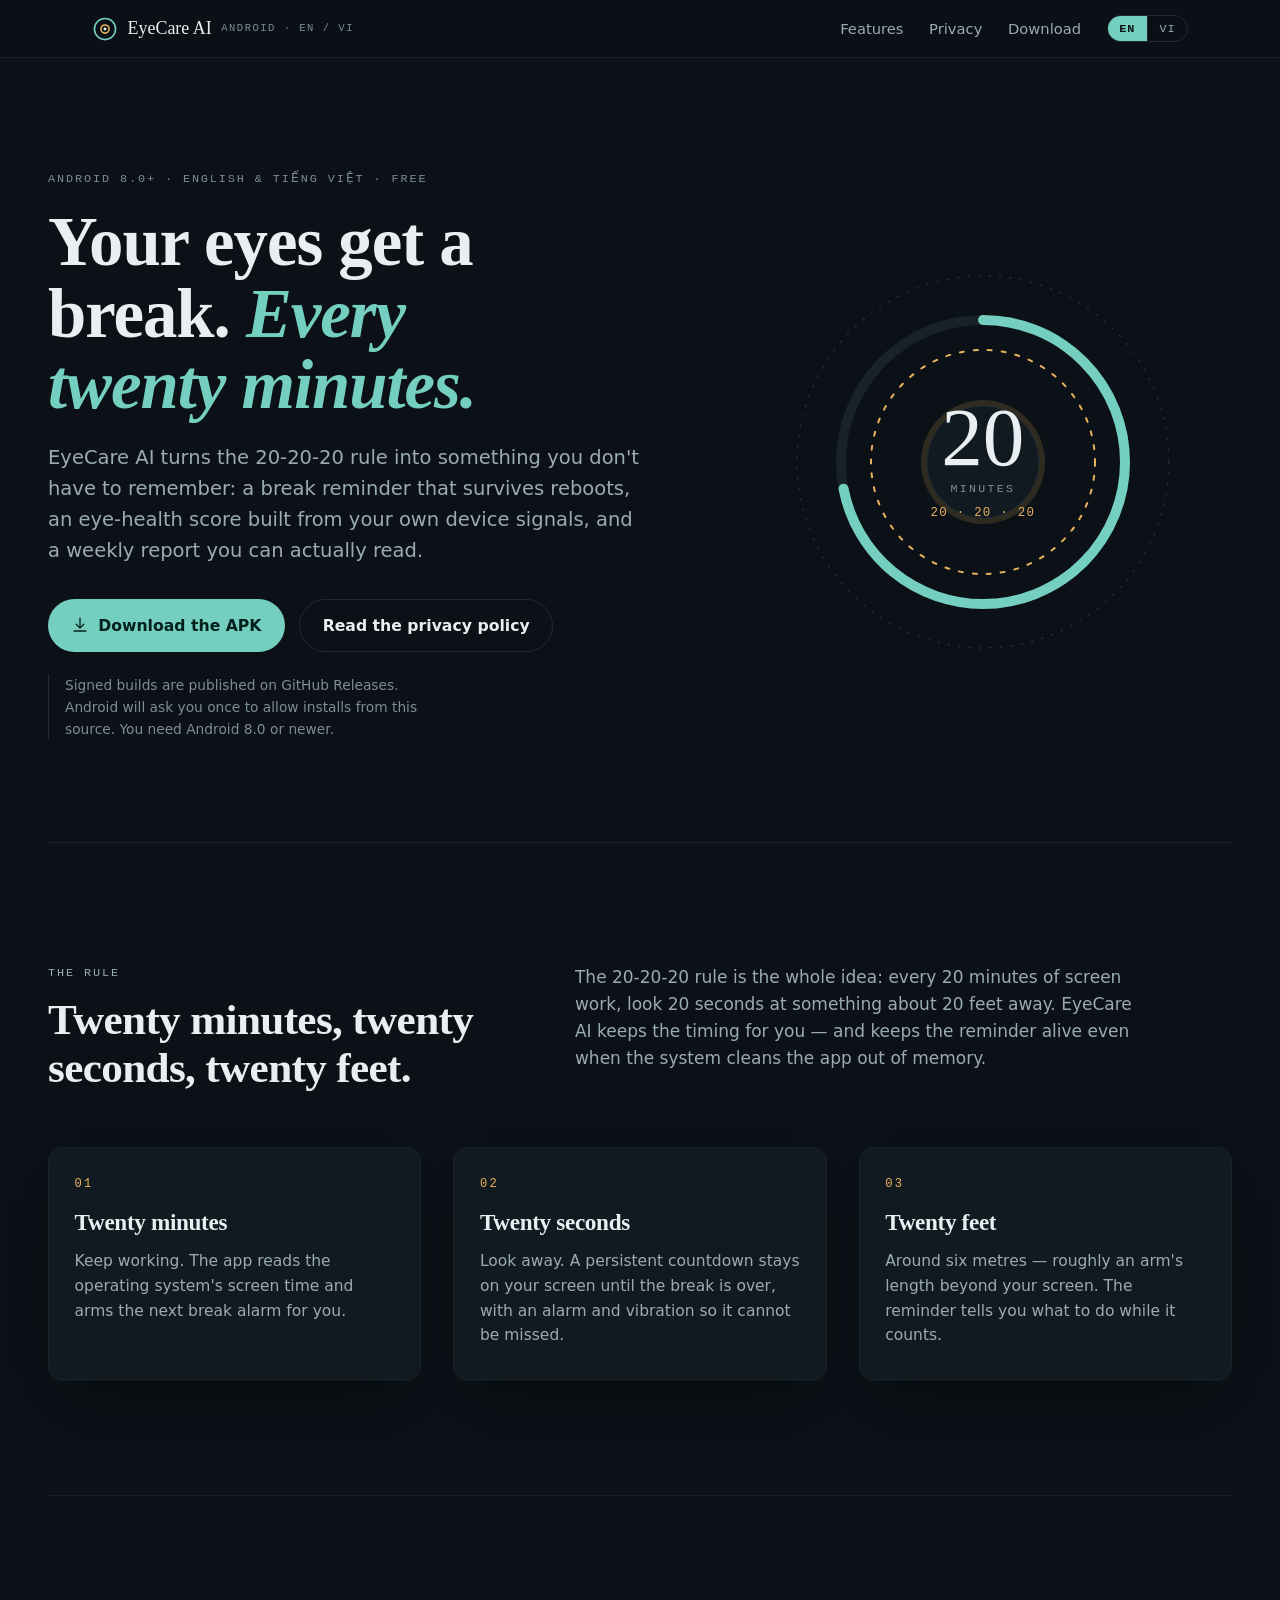
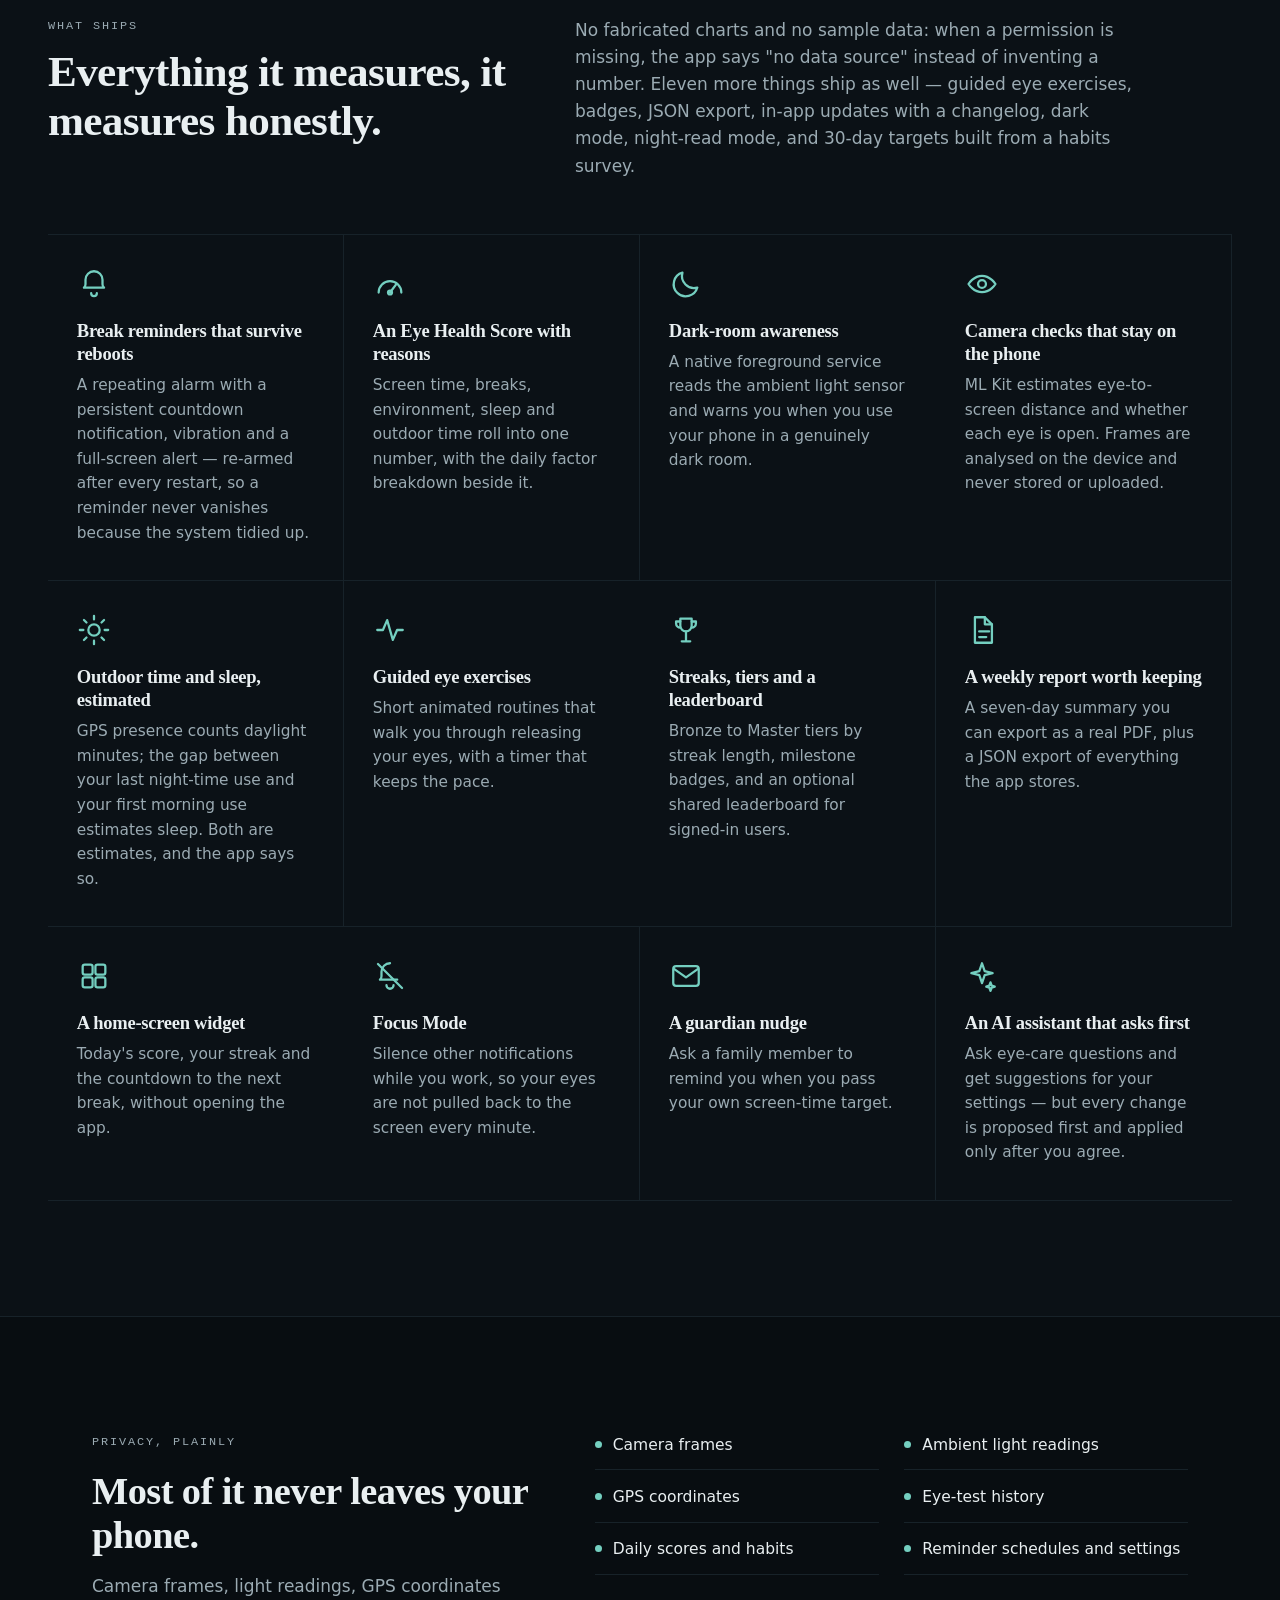
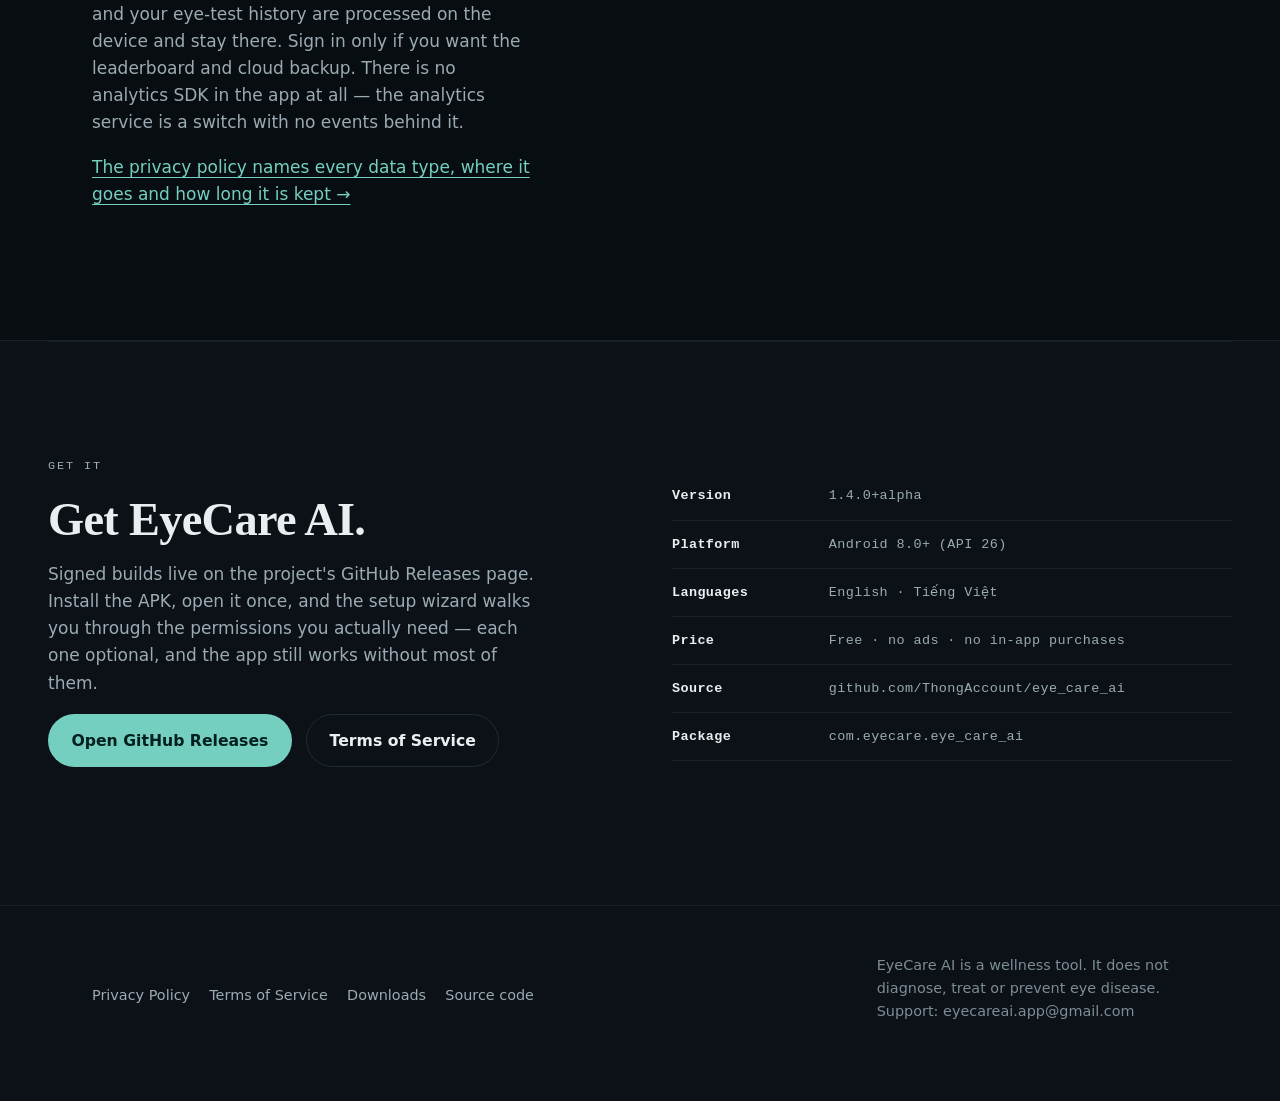
==== commit a97df786: "docs: publish 1.4.0+alpha on the landing page" ====
--- a/index.html
+++ b/index.html
@@ -466,7 +466,7 @@
       </div>
 
       <ul class="facts">
-        <li><strong data-lang="en">Version</strong><strong data-lang="vi" lang="vi" hidden>Phiên bản</strong><span>1.3.0+alpha</span></li>
+        <li><strong data-lang="en">Version</strong><strong data-lang="vi" lang="vi" hidden>Phiên bản</strong><span>1.4.0+alpha</span></li>
         <li><strong data-lang="en">Platform</strong><strong data-lang="vi" lang="vi" hidden>Nền tảng</strong><span>Android 8.0+ (API 26)</span></li>
         <li><strong data-lang="en">Languages</strong><strong data-lang="vi" lang="vi" hidden>Ngôn ngữ</strong><span>English · Tiếng Việt</span></li>
         <li><strong data-lang="en">Price</strong><strong data-lang="vi" lang="vi" hidden>Giá</strong><span data-lang="en">Free · no ads · no in-app purchases</span><span data-lang="vi" lang="vi" hidden>Miễn phí · không quảng cáo · không mua trong app</span></li>
